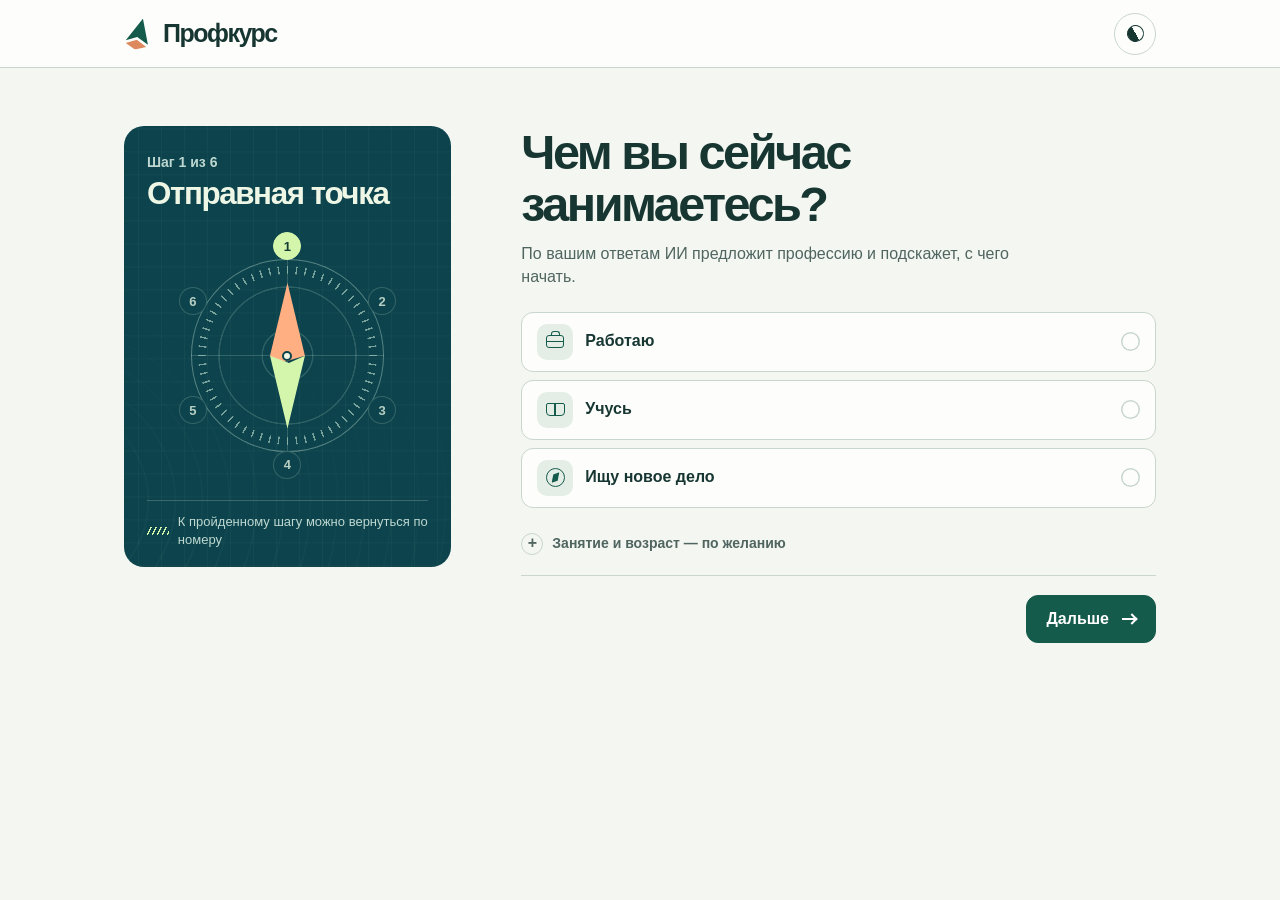
==== docs/index.html @ 9c5f64a5 "Launch Profkurs career navigator for Telegram and GitHub Pages" ====
<!doctype html>
<html lang="ru">
<head>
  <meta charset="utf-8">
  <meta name="viewport" content="width=device-width, initial-scale=1, viewport-fit=cover">
  <meta name="color-scheme" content="light dark">
  <meta name="theme-color" content="#f3f6f1">
  <title>Профкурс — выбор профессии</title>
  <link rel="stylesheet" href="./style.css">
  <script src="./config.js" defer></script>
  <script src="https://telegram.org/js/telegram-web-app.js" async></script>
  <script type="module" src="./app.js"></script>
</head>
<body>
  <header class="masthead">
    <div class="mast-inner">
      <div class="brand"><span class="brand-mark" aria-hidden="true"></span>Профкурс</div>
      <button class="theme-button" id="theme" type="button" aria-label="Включить тёмную тему" title="Включить тёмную тему"><span class="theme-icon" aria-hidden="true"></span></button>
    </div>
  </header>
  <main class="layout">
    <aside class="chart" aria-label="Маршрут анкеты">
      <div class="chart-copy">
        <div class="stage-count" id="stage-count">Шаг 1 из 6</div>
        <p class="chart-title" id="stage-name">Отправная точка</p>
      </div>
      <nav class="dial" aria-label="Перейти к пройденному шагу">
        <div class="dial-face" aria-hidden="true"></div>
        <div class="dial-needle" aria-hidden="true"><i></i></div>
        <div id="stations"></div>
      </nav>
      <div class="chart-footer" aria-hidden="true"><span class="mini-trail"></span><span id="chart-footnote">Подбор профессии</span></div>
    </aside>
    <section class="question-panel" id="panel" aria-labelledby="question">
      <noscript>Включите JavaScript, чтобы пройти анкету и подобрать профессию.</noscript>
    </section>
  </main>
</body>
</html>
---- docs/style.css ----
:root {
  color-scheme: light;
  --paper: #f3f6f1;
  --surface: #fdfefb;
  --ink: #173632;
  --muted: #506560;
  --line: #c9d6cd;
  --wash: #e5eee6;
  --active: #e1f1dd;
  --primary: #155b4c;
  --primary-ink: #fff;
  --focus: #146a9b;
  --error: #963a30;
  --chart: #0c434c;
  --chart-ink: #eef7e6;
  --chart-soft: #bed8d1;
  --needle: #ffaf82;
  --lime: #d4f6ac;
  font-family: "DM Sans", "Avenir Next", -apple-system, BlinkMacSystemFont, "Segoe UI", sans-serif;
}
:root[data-theme="dark"] {
  color-scheme: dark;
  --paper: #152421;
  --surface: #1b302b;
  --ink: #edf5e9;
  --muted: #b5c7ba;
  --line: #425d52;
  --wash: #2a4137;
  --active: #294b38;
  --primary: #bfe69e;
  --primary-ink: #163322;
  --focus: #9cd5fb;
  --error: #ffb2a3;
  --chart: #103e46;
}
* { box-sizing: border-box; }
body {
  margin: 0;
  background: var(--paper);
  color: var(--ink);
  font-size: 16px;
  line-height: 1.45;
  -webkit-text-size-adjust: 100%;
  -webkit-tap-highlight-color: transparent;
}
button, select, input { font: inherit; color: inherit; }
button { cursor: pointer; }
button:disabled { cursor: default; }
button, input, select, summary { touch-action: manipulation; }
button:focus-visible, summary:focus-visible, input:focus-visible, select:focus-visible {
  outline: 3px solid var(--focus);
  outline-offset: 3px;
}
.sr-only {
  width: 1px; height: 1px; overflow: hidden; clip-path: inset(50%);
  position: absolute; padding: 0; border: 0; margin: -1px; white-space: nowrap;
}
.masthead {
  background: var(--surface);
  border-bottom: 1px solid var(--line);
  padding-top: max(env(safe-area-inset-top), var(--tg-content-safe-area-inset-top, 0px));
}
.mast-inner, .layout { width: min(100%, 1096px); margin-inline: auto; }
.mast-inner {
  min-height: 67px; display: flex; align-items: center; justify-content: space-between;
  padding-inline: max(32px, env(safe-area-inset-left)) max(32px, env(safe-area-inset-right));
}
.brand { display: inline-flex; align-items: center; gap: 10px; font-size: 25px; font-weight: 780; letter-spacing: -.06em; }
.brand-mark { width: 29px; height: 32px; position: relative; transform: rotate(13deg); }
.brand-mark::before, .brand-mark::after { content: ""; position: absolute; inset: 0; }
.brand-mark::before { background: var(--primary); clip-path: polygon(53% 0, 90% 76%, 48% 60%, 12% 78%); }
.brand-mark::after { background: #dd895d; clip-path: polygon(14% 86%, 49% 69%, 86% 84%, 50% 100%); }
.theme-button {
  display: grid; place-items: center; padding: 0; width: 42px; height: 42px;
  background: none; border: 1px solid var(--line); border-radius: 50%;
}
.theme-icon {
  width: 17px; height: 17px; border: 1.8px solid currentColor; border-radius: 50%;
  background: linear-gradient(90deg, currentColor 50%, transparent 50%); transform: rotate(-30deg);
}
.layout {
  display: grid; grid-template-columns: minmax(240px, .68fr) minmax(0, 1.32fr);
  gap: clamp(30px, 5.5vw, 74px); align-items: start;
  padding: clamp(25px, 4.5vw, 58px) max(32px, env(safe-area-inset-right)) max(32px, env(safe-area-inset-bottom)) max(32px, env(safe-area-inset-left));
}
.chart {
  isolation: isolate; position: relative; overflow: hidden;
  display: grid; align-content: start; gap: 14px;
  border-radius: 20px; padding: 26px 23px 17px; color: var(--chart-ink);
  background-color: var(--chart);
  background-image: linear-gradient(90deg, #c9eedb0a 1px, transparent 1px), linear-gradient(#c9eedb0a 1px, transparent 1px);
  background-position: center; background-size: 23px 23px;
}
.chart::before {
  content: ""; pointer-events: none; position: absolute; inset: 0; z-index: -1;
  background: repeating-radial-gradient(ellipse at -30% 85%, transparent 0 13px, #b6deca0b 14px 15px, transparent 16px 27px);
  mask-image: linear-gradient(25deg, #000 5%, transparent 61%);
}
.stage-count { color: var(--chart-soft); font-size: 14px; font-weight: 600; }
.chart-title { margin: 4px 0 0; font-size: clamp(22px, 2.45vw, 32px); line-height: 1.14; font-weight: 670; letter-spacing: -.045em; text-wrap: balance; }
.dial {
  position: relative; width: min(100%, 260px); aspect-ratio: 1; place-self: center;
  --bearing: 0deg;
}
.dial-face {
  position: absolute; inset: 13%; border-radius: 50%; border: 1px solid #c1e0d369;
  background: linear-gradient(90deg, transparent calc(50% - .5px), #c4e7d836 50%, transparent calc(50% + .5px)),
    linear-gradient(transparent calc(50% - .5px), #c4e7d836 50%, transparent calc(50% + .5px)),
    repeating-radial-gradient(circle, transparent 0 18%, #c1e0d330 18.4% 19%, transparent 19.5% 32%);
}
.dial-face::before {
  content: ""; position: absolute; inset: 3%; border-radius: 50%;
  background: repeating-conic-gradient(from -.5deg, #bfe1ce99 0 1deg, transparent 1deg 6deg);
  mask-image: radial-gradient(circle, transparent 64%, #000 65%);
}
.dial-needle {
  position: absolute; inset: 22%; transform: rotate(var(--bearing));
  transition: transform .46s cubic-bezier(.22,.75,.18,1); pointer-events: none;
}
.dial-needle::before, .dial-needle::after { content: ""; position: absolute; inset: 0; }
.dial-needle::before { background: var(--needle); clip-path: polygon(50% 0, 62% 50%, 45% 55%, 38% 50%); }
.dial-needle::after { background: var(--lime); clip-path: polygon(38% 50%, 51% 55%, 62% 50%, 50% 100%); }
.dial-needle i {
  position: absolute; z-index: 1; inset: calc(50% - 5px); border: 2px solid var(--chart);
  background: var(--chart-ink); border-radius: 50%;
}
.station {
  position: absolute; z-index: 2; left: var(--x); top: var(--y); transform: translate(-50%, -50%);
  display: grid; place-items: center; min-width: 28px; height: 28px; padding: 0;
  background: var(--chart); color: var(--chart-ink); border: 1px solid #a1c9bc; border-radius: 50%;
  font-size: 13px; line-height: 1; font-weight: 650; font-variant-numeric: tabular-nums;
}
.station::before { content: ""; position: absolute; inset: -5px; border-radius: inherit; }
.station:disabled { border-color: #96b8ad4a; color: #b7cfc3; }
.station[aria-current="step"] { background: var(--lime); color: #153c34; border-color: var(--lime); }
.station:focus-visible { outline-color: #fff; }
.chart-footer { display: flex; align-items: center; gap: 9px; border-top: 1px solid #cce3d63d; padding-top: 12px; color: var(--chart-soft); font-size: 13px; }
.mini-trail { width: 26px; height: 8px; background: repeating-linear-gradient(115deg, transparent 0 3px, var(--lime) 3px 4.5px); }
.question-panel { min-width: 0; }
.question-panel h1 {
  margin: 0; font-size: clamp(32px, 3.8vw, 49px); line-height: 1.075; letter-spacing: -.052em;
  font-weight: 690; text-wrap: balance; overflow-wrap: anywhere;
}
.question-panel h1:focus { outline: none; }
.intro { margin: 12px 0 23px; font-size: 16px; color: var(--muted); max-width: 55ch; }
.field { padding: 0; border: 0; margin: 0 0 18px; min-width: 0; }
.field legend, .details-body label { font-weight: 670; font-size: 16px; margin-bottom: 8px; padding: 0; }
.options { display: grid; gap: 8px; }
.option {
  position: relative; display: flex; align-items: center; gap: 12px; min-height: 53px;
  background: var(--surface); border: 1px solid var(--line); border-radius: 12px;
  padding: 12px 15px; cursor: pointer;
}
.option:has(input:checked), .segment:has(input:checked) { background: var(--active); border-color: var(--primary); box-shadow: inset 0 0 0 .5px var(--primary); }
.option:has(input:focus-visible), .segment:has(input:focus-visible) { outline: 3px solid var(--focus); outline-offset: 2px; }
.option input, .segment input { position: absolute; width: 1px; height: 1px; opacity: 0; margin: 0; }
.option-text { font-weight: 590; line-height: 1.3; overflow-wrap: anywhere; }
.indicator {
  flex: 0 0 19px; order: 2; width: 19px; height: 19px; margin-left: auto; position: relative;
  box-shadow: inset 0 0 0 1.5px var(--line); border-radius: 50%; background: var(--surface);
}
.option:has(input[type="checkbox"]) .indicator { border-radius: 5px; }
.option input:checked ~ .indicator { background: var(--primary); box-shadow: none; }
.option input:checked ~ .indicator::before {
  content: ""; position: absolute; width: 7px; height: 4px; left: 5px; top: 6px;
  border-left: 2px solid var(--primary-ink); border-bottom: 2px solid var(--primary-ink); transform: rotate(-45deg);
}
.option:has(input:disabled) { opacity: .66; cursor: default; }
.status-option { padding-block: 11px; }
.option-art {
  display: grid; place-items: center; flex: 0 0 36px; height: 36px; background: var(--wash);
  color: var(--primary); border-radius: 10px;
}
.option-art i { display: block; position: relative; }
.art-work i { width: 18px; height: 13px; border: 1.7px solid currentColor; border-radius: 3px; background: linear-gradient(transparent 42%,currentColor 43% 51%,transparent 52%); }
.art-work i::before { content: ""; position: absolute; width: 7px; height: 4px; border: 1.7px solid currentColor; border-bottom: 0; border-radius: 3px 3px 0 0; top: -5px; left: 3.5px; }
.art-study i { width: 19px; height: 13px; border: 1.7px solid currentColor; border-radius: 2px 2px 4px 4px; }
.art-study i::before { content: ""; position: absolute; inset: -1px 45% -1px 45%; background: currentColor; }
.art-explore i { width: 19px; height: 19px; border: 1.7px solid currentColor; border-radius: 50%; }
.art-explore i::before { content: ""; position: absolute; inset: 2px 4px; transform: rotate(36deg); background: currentColor; clip-path: polygon(50% 0, 90% 60%, 50% 100%, 10% 41%); }
.more { border-bottom: 1px solid var(--line); margin: -1px 0 0; padding: 0 0 12px; }
.more summary { color: var(--muted); cursor: pointer; display: flex; align-items: center; gap: 9px; width: fit-content; min-height: 38px; font-size: 14px; font-weight: 600; list-style: none; }
.more summary::-webkit-details-marker { display: none; }
.more summary::before { content: "+"; width: 20px; height: 20px; line-height: 17px; text-align: center; border: 1px solid var(--line); border-radius: 50%; font-size: 16px; }
.more[open] summary::before { content: "−"; }
.details-body { display: grid; gap: 12px; margin-top: 9px; }
.details-body label { display: grid; gap: 5px; margin: 0; font-size: 14px; }
.details-body input, .details-body select { width: 100%; min-height: 45px; padding: 8px 10px; border: 1px solid var(--line); background: var(--surface); border-radius: 8px; font-size: 16px; font-weight: 450; }
.details-body input::placeholder { color: var(--muted); }
.segments { display: flex; gap: 6px; }
.segment { position: relative; display: grid; place-items: center; flex: 1; min-width: 0; min-height: 45px; padding: 5px 2px; border: 1px solid var(--line); border-radius: 9px; background: var(--surface); cursor: pointer; font-weight: 640; }
.scale-caption, .selection-count { color: var(--muted); font-size: 14px; margin: 8px 0 0; }
.actions { display: flex; flex-wrap: wrap; align-items: center; justify-content: space-between; gap: 10px; margin-top: 19px; }
.actions.solo { justify-content: flex-end; }
.action {
  border: 1px solid var(--primary); display: inline-flex; align-items: center; justify-content: center; gap: 13px;
  min-height: 48px; padding: 10px 19px; border-radius: 12px; font-weight: 650; background: var(--primary); color: var(--primary-ink);
}
.action.secondary { background: transparent; color: var(--muted); border-color: var(--line); }
.action:active, .theme-button:active { transform: translateY(1px); }
.arrow { position: relative; display: inline-block; width: 14px; height: 2px; background: currentColor; }
.arrow::after { content: ""; position: absolute; right: 0; top: -3px; width: 6px; height: 6px; border: solid currentColor; border-width: 2px 2px 0 0; transform: rotate(45deg); }
.arrow.back { transform: rotate(180deg); }
.feedback { color: var(--error); margin: 10px 0; font-size: 14px; font-weight: 600; }
.result-block { margin-top: 20px; overflow-wrap: anywhere; }
.result-block h2 { margin: 0 0 4px; font-size: 20px; letter-spacing: -.035em; }
.result-block p { margin: 0; white-space: pre-line; }
.first-step { border-left: 3px solid var(--primary); padding: 10px 14px; background: var(--active); border-radius: 0 10px 10px 0; }
.result-label { margin: 0 0 8px; color: var(--muted); font-size: 15px; font-weight: 620; }
.spinner { display: inline-block; width: 25px; height: 25px; border-radius: 50%; border: 3px solid var(--line); border-top-color: var(--primary); animation: spin 1s linear infinite; margin-bottom: 12px; }
@keyframes spin { to { transform: rotate(360deg); } }
@media (hover: hover) {
  .option:hover:not(:has(input:disabled)), .segment:hover, .theme-button:hover, .action.secondary:hover { border-color: var(--primary); }
  .action:not(.secondary):hover { filter: brightness(.94); }
}
@media (max-width: 700px) {
  .mast-inner { min-height: 52px; padding-inline: max(18px, env(safe-area-inset-left)) max(18px, env(safe-area-inset-right)); }
  .brand { font-size: 23px; gap: 8px; }
  .brand-mark { width: 25px; height: 27px; }
  .theme-button { width: 38px; height: 38px; }
  .layout { display: flex; flex-direction: column; gap: 20px; max-width: 560px; padding: 15px max(16px, env(safe-area-inset-right)) max(22px, env(safe-area-inset-bottom)) max(16px, env(safe-area-inset-left)); }
  .chart { width: 100%; grid-template-columns: minmax(0, 1fr) auto; gap: 8px; align-items: center; padding: 5px 12px 5px 17px; border-radius: 14px; }
  .dial { width: 112px; }
  .station { min-width: 21px; height: 21px; font-size: 10px; }
  .station::before { inset: -3px; }
  .dial-face { inset: 16%; }
  .dial-needle { inset: 23%; }
  .chart-title { font-size: 24px; }
  .chart-footer { display: none; }
  .stage-count { font-size: 13px; }
  .question-panel { width: 100%; }
  .question-panel h1 { font-size: clamp(30px, 6.6vw, 38px); }
  .intro { margin: 8px 0 16px; font-size: 15px; }
  .options { gap: 7px; }
  .option { min-height: 48px; padding: 10px 13px; }
  .status-option { padding-block: 7px; }
  .field { margin-bottom: 14px; }
  .actions { margin-top: 14px; }
  .action:not(.secondary) { flex: 1 1 auto; }
}
@media (max-width: 350px) {
  .chart { padding-left: 12px; }
  .chart-title { font-size: 20px; }
  .dial { width: 100px; }
  .action { padding-inline: 12px; }
}
@media (prefers-reduced-motion: reduce) {
  *, *::before, *::after { transition: none !important; animation: none !important; scroll-behavior: auto !important; }
}
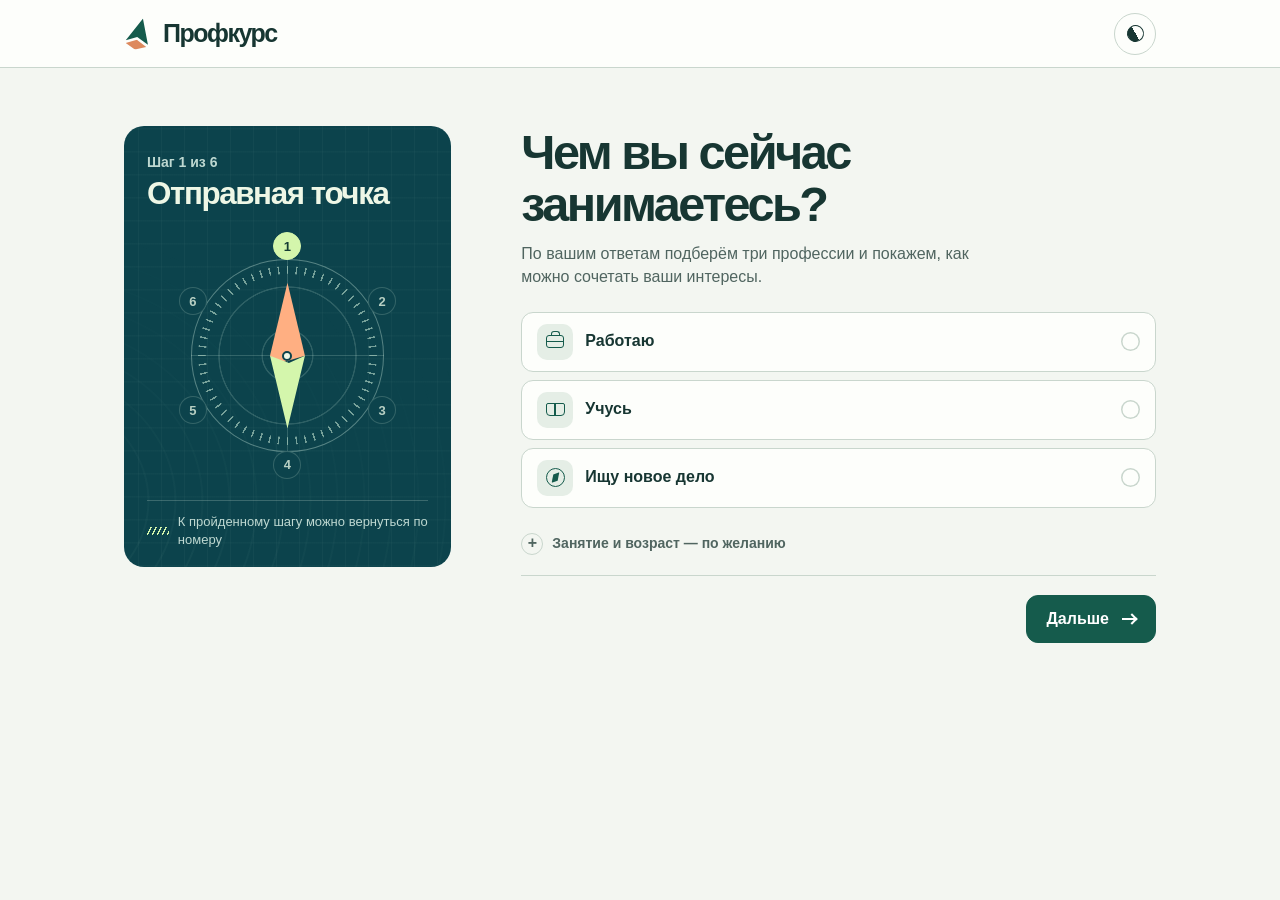
==== commit 41a0d002: "Explore career specializations by interests, workplace and atmosphere" ====
--- a/docs/index.html
+++ b/docs/index.html
@@ -6,10 +6,10 @@
   <meta name="color-scheme" content="light dark">
   <meta name="theme-color" content="#f3f6f1">
   <title>Профкурс — выбор профессии</title>
-  <link rel="stylesheet" href="./style.css">
+  <link rel="stylesheet" href="./style.css?v=2">
   <script src="./config.js" defer></script>
   <script src="https://telegram.org/js/telegram-web-app.js" async></script>
-  <script type="module" src="./app.js"></script>
+  <script type="module" src="./app.js?v=2"></script>
 </head>
 <body>
   <header class="masthead">
--- a/docs/style.css
+++ b/docs/style.css
@@ -247,3 +247,28 @@
 @media (prefers-reduced-motion: reduce) {
   *, *::before, *::after { transition: none !important; animation: none !important; scroll-behavior: auto !important; }
 }
+
+.interest-group, .career-route { border-bottom: 1px solid var(--line); }
+.interest-group summary, .career-route summary { cursor: pointer; font-weight: 650; color: var(--ink); padding: 13px 0; }
+.interest-group summary::marker, .career-route summary::marker { color: var(--primary); }
+.chosen-interests, .interest-chips { display: flex; flex-wrap: wrap; gap: 7px; }
+.chosen-interests:not(:empty), .interest-chips { margin: 8px 0 13px; }
+.interest-chip, .picked { display: inline-flex; align-items: center; position: relative; cursor: pointer; border: 1px solid var(--line); border-radius: 16px; padding: 8px 12px; line-height: 1.25; color: var(--ink); background: var(--surface); }
+.interest-chip input { position: absolute; width: 1px; opacity: 0; }
+.interest-chip:has(:checked), .picked { border-color: var(--primary); background: var(--active); }
+.interest-chip:has(:focus-visible) { outline: 2px solid var(--focus); outline-offset: 2px; }
+.interest-chip:has(:disabled) { opacity: .6; }
+.age-link { color: var(--primary); background: none; border: 0; text-decoration: underline; padding: 8px; cursor: pointer; }
+.free-interest { display: grid; gap: 6px; margin-top: 17px; font-weight: 600; }
+.free-interest input { min-width: 0; font: inherit; font-weight: 400; color: var(--ink); background: var(--surface); border: 1px solid var(--line); border-radius: 10px; padding: 11px; }
+.career-route { padding: 5px 0; }
+.career-route summary { font-size: 21px; overflow-wrap: anywhere; }
+.career-route h3 { font-size: 16px; margin: 12px 0 4px; }
+.career-route p { margin: 3px 0 12px; }
+.career-route .first-step { margin: 10px 0 14px; }
+.career-route .first-step h3, .career-route .first-step p { margin: 2px 0 5px; }
+.route-branches { padding-left: 1.2em; margin: 4px 0 12px; }
+.work-question { border-bottom: 1px solid var(--line); }
+.work-question > summary { padding: 14px 0; cursor: pointer; }
+.work-question summary::marker { color: var(--primary); }
+.work-answer:not(:empty) { display: block; margin: 4px 0 0 1em; font-size: 14px; color: var(--muted); }
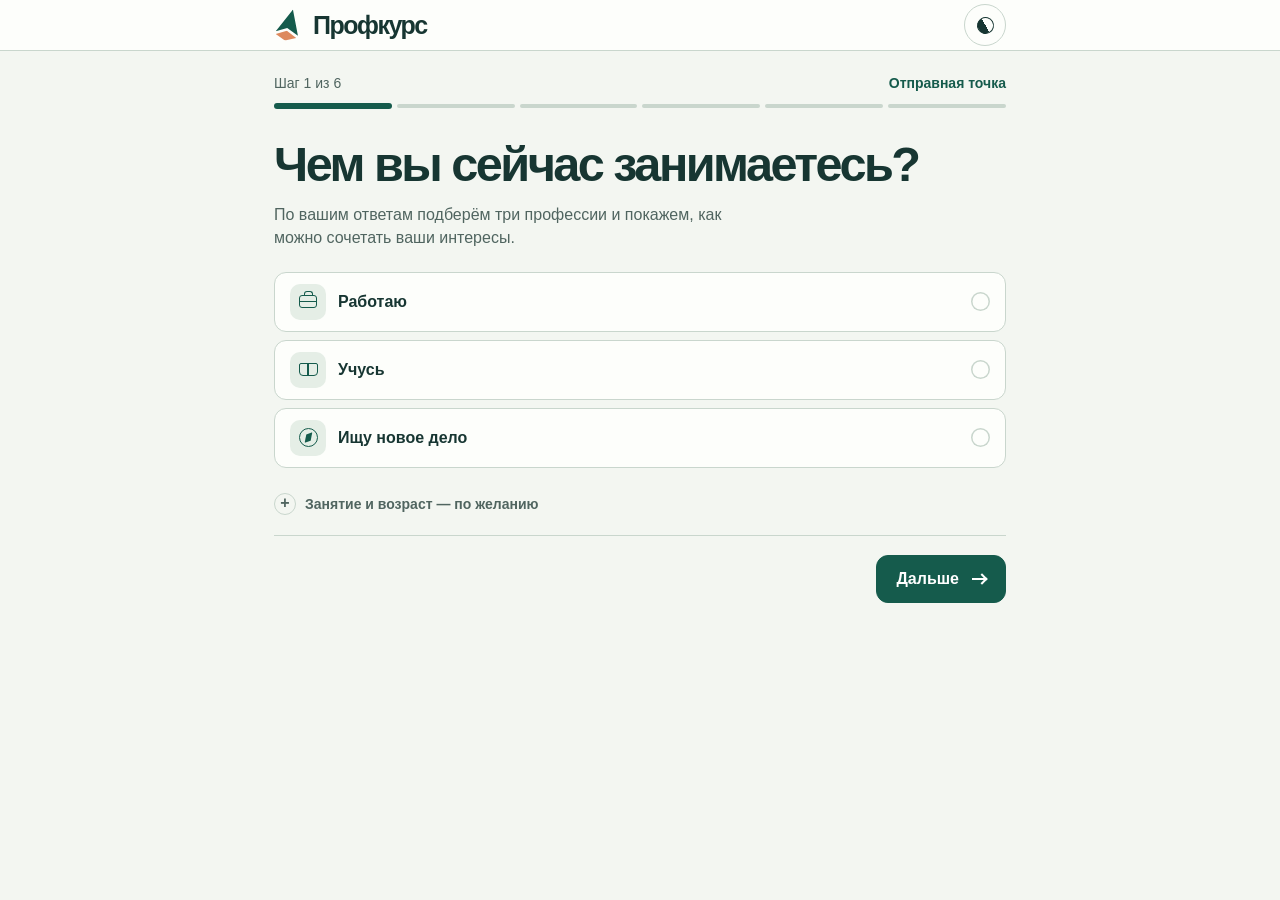
==== commit e052e89d: "Clarify career recommendations and simplify progress on web and Telegram" ====
--- a/docs/index.html
+++ b/docs/index.html
@@ -6,10 +6,10 @@
   <meta name="color-scheme" content="light dark">
   <meta name="theme-color" content="#f3f6f1">
   <title>Профкурс — выбор профессии</title>
-  <link rel="stylesheet" href="./style.css?v=2">
+  <link rel="stylesheet" href="./style.css?v=4">
   <script src="./config.js" defer></script>
   <script src="https://telegram.org/js/telegram-web-app.js" async></script>
-  <script type="module" src="./app.js?v=2"></script>
+  <script type="module" src="./app.js?v=4"></script>
 </head>
 <body>
   <header class="masthead">
@@ -19,18 +19,10 @@
     </div>
   </header>
   <main class="layout">
-    <aside class="chart" aria-label="Маршрут анкеты">
-      <div class="chart-copy">
-        <div class="stage-count" id="stage-count">Шаг 1 из 6</div>
-        <p class="chart-title" id="stage-name">Отправная точка</p>
-      </div>
-      <nav class="dial" aria-label="Перейти к пройденному шагу">
-        <div class="dial-face" aria-hidden="true"></div>
-        <div class="dial-needle" aria-hidden="true"><i></i></div>
-        <div id="stations"></div>
-      </nav>
-      <div class="chart-footer" aria-hidden="true"><span class="mini-trail"></span><span id="chart-footnote">Подбор профессии</span></div>
-    </aside>
+    <div class="journey">
+      <div class="journey-status" role="status"><span id="stage-count"></span><strong id="stage-name"></strong></div>
+      <nav class="progress-strip" id="stations" aria-label="Этапы анкеты"></nav>
+    </div>
     <section class="question-panel" id="panel" aria-labelledby="question">
       <noscript>Включите JavaScript, чтобы пройти анкету и подобрать профессию.</noscript>
     </section>
--- a/docs/style.css
+++ b/docs/style.css
@@ -78,64 +78,17 @@
   width: 17px; height: 17px; border: 1.8px solid currentColor; border-radius: 50%;
   background: linear-gradient(90deg, currentColor 50%, transparent 50%); transform: rotate(-30deg);
 }
-.layout {
-  display: grid; grid-template-columns: minmax(240px, .68fr) minmax(0, 1.32fr);
-  gap: clamp(30px, 5.5vw, 74px); align-items: start;
-  padding: clamp(25px, 4.5vw, 58px) max(32px, env(safe-area-inset-right)) max(32px, env(safe-area-inset-bottom)) max(32px, env(safe-area-inset-left));
-}
-.chart {
-  isolation: isolate; position: relative; overflow: hidden;
-  display: grid; align-content: start; gap: 14px;
-  border-radius: 20px; padding: 26px 23px 17px; color: var(--chart-ink);
-  background-color: var(--chart);
-  background-image: linear-gradient(90deg, #c9eedb0a 1px, transparent 1px), linear-gradient(#c9eedb0a 1px, transparent 1px);
-  background-position: center; background-size: 23px 23px;
-}
-.chart::before {
-  content: ""; pointer-events: none; position: absolute; inset: 0; z-index: -1;
-  background: repeating-radial-gradient(ellipse at -30% 85%, transparent 0 13px, #b6deca0b 14px 15px, transparent 16px 27px);
-  mask-image: linear-gradient(25deg, #000 5%, transparent 61%);
-}
-.stage-count { color: var(--chart-soft); font-size: 14px; font-weight: 600; }
-.chart-title { margin: 4px 0 0; font-size: clamp(22px, 2.45vw, 32px); line-height: 1.14; font-weight: 670; letter-spacing: -.045em; text-wrap: balance; }
-.dial {
-  position: relative; width: min(100%, 260px); aspect-ratio: 1; place-self: center;
-  --bearing: 0deg;
-}
-.dial-face {
-  position: absolute; inset: 13%; border-radius: 50%; border: 1px solid #c1e0d369;
-  background: linear-gradient(90deg, transparent calc(50% - .5px), #c4e7d836 50%, transparent calc(50% + .5px)),
-    linear-gradient(transparent calc(50% - .5px), #c4e7d836 50%, transparent calc(50% + .5px)),
-    repeating-radial-gradient(circle, transparent 0 18%, #c1e0d330 18.4% 19%, transparent 19.5% 32%);
-}
-.dial-face::before {
-  content: ""; position: absolute; inset: 3%; border-radius: 50%;
-  background: repeating-conic-gradient(from -.5deg, #bfe1ce99 0 1deg, transparent 1deg 6deg);
-  mask-image: radial-gradient(circle, transparent 64%, #000 65%);
-}
-.dial-needle {
-  position: absolute; inset: 22%; transform: rotate(var(--bearing));
-  transition: transform .46s cubic-bezier(.22,.75,.18,1); pointer-events: none;
-}
-.dial-needle::before, .dial-needle::after { content: ""; position: absolute; inset: 0; }
-.dial-needle::before { background: var(--needle); clip-path: polygon(50% 0, 62% 50%, 45% 55%, 38% 50%); }
-.dial-needle::after { background: var(--lime); clip-path: polygon(38% 50%, 51% 55%, 62% 50%, 50% 100%); }
-.dial-needle i {
-  position: absolute; z-index: 1; inset: calc(50% - 5px); border: 2px solid var(--chart);
-  background: var(--chart-ink); border-radius: 50%;
-}
-.station {
-  position: absolute; z-index: 2; left: var(--x); top: var(--y); transform: translate(-50%, -50%);
-  display: grid; place-items: center; min-width: 28px; height: 28px; padding: 0;
-  background: var(--chart); color: var(--chart-ink); border: 1px solid #a1c9bc; border-radius: 50%;
-  font-size: 13px; line-height: 1; font-weight: 650; font-variant-numeric: tabular-nums;
-}
-.station::before { content: ""; position: absolute; inset: -5px; border-radius: inherit; }
-.station:disabled { border-color: #96b8ad4a; color: #b7cfc3; }
-.station[aria-current="step"] { background: var(--lime); color: #153c34; border-color: var(--lime); }
-.station:focus-visible { outline-color: #fff; }
-.chart-footer { display: flex; align-items: center; gap: 9px; border-top: 1px solid #cce3d63d; padding-top: 12px; color: var(--chart-soft); font-size: 13px; }
-.mini-trail { width: 26px; height: 8px; background: repeating-linear-gradient(115deg, transparent 0 3px, var(--lime) 3px 4.5px); }
+.layout, .mast-inner { width:min(100%, 780px); }
+.layout { display:grid; gap:20px; padding:22px max(24px, env(safe-area-inset-right)) 36px max(24px, env(safe-area-inset-left)); }
+.mast-inner { min-height:50px; padding-inline:24px; }
+.journey-status { display:flex; align-items:baseline; justify-content:space-between; gap:12px; color:var(--muted); font-size:14px; }
+.journey-status strong { color:var(--primary); text-align:right; }
+.progress-strip { display:flex; gap:5px; }
+.progress-strip[hidden] { display:none; }
+.station { position:relative; flex:1; height:25px; padding:0; border:none; background:none; }
+.station::after { content:""; display:block; height:4px; border-radius:4px; background:var(--line); }
+.station.filled::after { background:var(--primary); }
+.station[aria-current="step"]::after { background:var(--primary); height:6px; }
 .question-panel { min-width: 0; }
 .question-panel h1 {
   margin: 0; font-size: clamp(32px, 3.8vw, 49px); line-height: 1.075; letter-spacing: -.052em;
@@ -202,11 +155,6 @@
 .arrow::after { content: ""; position: absolute; right: 0; top: -3px; width: 6px; height: 6px; border: solid currentColor; border-width: 2px 2px 0 0; transform: rotate(45deg); }
 .arrow.back { transform: rotate(180deg); }
 .feedback { color: var(--error); margin: 10px 0; font-size: 14px; font-weight: 600; }
-.result-block { margin-top: 20px; overflow-wrap: anywhere; }
-.result-block h2 { margin: 0 0 4px; font-size: 20px; letter-spacing: -.035em; }
-.result-block p { margin: 0; white-space: pre-line; }
-.first-step { border-left: 3px solid var(--primary); padding: 10px 14px; background: var(--active); border-radius: 0 10px 10px 0; }
-.result-label { margin: 0 0 8px; color: var(--muted); font-size: 15px; font-weight: 620; }
 .spinner { display: inline-block; width: 25px; height: 25px; border-radius: 50%; border: 3px solid var(--line); border-top-color: var(--primary); animation: spin 1s linear infinite; margin-bottom: 12px; }
 @keyframes spin { to { transform: rotate(360deg); } }
 @media (hover: hover) {
@@ -218,16 +166,7 @@
   .brand { font-size: 23px; gap: 8px; }
   .brand-mark { width: 25px; height: 27px; }
   .theme-button { width: 38px; height: 38px; }
-  .layout { display: flex; flex-direction: column; gap: 20px; max-width: 560px; padding: 15px max(16px, env(safe-area-inset-right)) max(22px, env(safe-area-inset-bottom)) max(16px, env(safe-area-inset-left)); }
-  .chart { width: 100%; grid-template-columns: minmax(0, 1fr) auto; gap: 8px; align-items: center; padding: 5px 12px 5px 17px; border-radius: 14px; }
-  .dial { width: 112px; }
-  .station { min-width: 21px; height: 21px; font-size: 10px; }
-  .station::before { inset: -3px; }
-  .dial-face { inset: 16%; }
-  .dial-needle { inset: 23%; }
-  .chart-title { font-size: 24px; }
-  .chart-footer { display: none; }
-  .stage-count { font-size: 13px; }
+  .layout { gap:14px; padding:14px max(16px, env(safe-area-inset-right)) 28px max(16px, env(safe-area-inset-left)); }
   .question-panel { width: 100%; }
   .question-panel h1 { font-size: clamp(30px, 6.6vw, 38px); }
   .intro { margin: 8px 0 16px; font-size: 15px; }
@@ -239,18 +178,15 @@
   .action:not(.secondary) { flex: 1 1 auto; }
 }
 @media (max-width: 350px) {
-  .chart { padding-left: 12px; }
-  .chart-title { font-size: 20px; }
-  .dial { width: 100px; }
   .action { padding-inline: 12px; }
 }
 @media (prefers-reduced-motion: reduce) {
   *, *::before, *::after { transition: none !important; animation: none !important; scroll-behavior: auto !important; }
 }
 
-.interest-group, .career-route { border-bottom: 1px solid var(--line); }
-.interest-group summary, .career-route summary { cursor: pointer; font-weight: 650; color: var(--ink); padding: 13px 0; }
-.interest-group summary::marker, .career-route summary::marker { color: var(--primary); }
+.interest-group { border-bottom: 1px solid var(--line); }
+.interest-group summary { cursor: pointer; font-weight: 650; color: var(--ink); padding: 13px 0; }
+.interest-group summary::marker { color: var(--primary); }
 .chosen-interests, .interest-chips { display: flex; flex-wrap: wrap; gap: 7px; }
 .chosen-interests:not(:empty), .interest-chips { margin: 8px 0 13px; }
 .interest-chip, .picked { display: inline-flex; align-items: center; position: relative; cursor: pointer; border: 1px solid var(--line); border-radius: 16px; padding: 8px 12px; line-height: 1.25; color: var(--ink); background: var(--surface); }
@@ -258,16 +194,30 @@
 .interest-chip:has(:checked), .picked { border-color: var(--primary); background: var(--active); }
 .interest-chip:has(:focus-visible) { outline: 2px solid var(--focus); outline-offset: 2px; }
 .interest-chip:has(:disabled) { opacity: .6; }
-.age-link { color: var(--primary); background: none; border: 0; text-decoration: underline; padding: 8px; cursor: pointer; }
 .free-interest { display: grid; gap: 6px; margin-top: 17px; font-weight: 600; }
 .free-interest input { min-width: 0; font: inherit; font-weight: 400; color: var(--ink); background: var(--surface); border: 1px solid var(--line); border-radius: 10px; padding: 11px; }
-.career-route { padding: 5px 0; }
-.career-route summary { font-size: 21px; overflow-wrap: anywhere; }
-.career-route h3 { font-size: 16px; margin: 12px 0 4px; }
-.career-route p { margin: 3px 0 12px; }
-.career-route .first-step { margin: 10px 0 14px; }
-.career-route .first-step h3, .career-route .first-step p { margin: 2px 0 5px; }
-.route-branches { padding-left: 1.2em; margin: 4px 0 12px; }
+.route-list, .topics { display:grid; gap:12px; }
+.route-link, .topic { width:100%; background:var(--surface); color:var(--ink); border:1px solid var(--line); border-radius:12px; }
+.route-link { display:flex; align-items:center; justify-content:space-between; padding:15px 17px; gap:16px; text-align:left; }
+.route-link:first-child { border-color:var(--primary); }
+.route-copy { display:grid; gap:4px; min-width:0; }
+.route-copy small { color:var(--muted); font-size:13px; }
+.route-copy strong { font-size:20px; line-height:1.2; overflow-wrap:anywhere; }
+.route-link .arrow { flex:none; color:var(--primary); }
+.action.mix { margin-top:14px; background:transparent; color:var(--primary); border:0; padding:8px 0; }
+.reason { margin:16px 0 20px; border-left:3px solid var(--primary); background:var(--active); border-radius:0 10px 10px 0; padding:12px 16px; }
+.reason h2 { margin:0 0 4px; font-size:17px; }
+.reason p { margin:0; }
+.topic summary { min-height:48px; display:flex; align-items:center; justify-content:space-between; gap:10px; padding:12px 16px; cursor:pointer; font-weight:650; list-style:none; }
+.topic summary::-webkit-details-marker { display:none; }
+.topic summary::after { content:"+"; color:var(--primary); }
+.topic[open] summary::after { content:"−"; }
+.topic p, .branch-list { margin:0; padding:0 16px 14px; }
+.branch-list { padding-left:36px; }
+.branch-list li + li { margin-top:6px; }
+.interest-chip::before { content:""; height:14px; width:14px; border:1px solid var(--muted); border-radius:3px; margin-right:6px; flex:none; }
+.interest-chip:has(:checked)::before { content:"✓"; font-size:12px; line-height:14px; text-align:center; background:var(--primary); color:var(--primary-ink); }
+.segment input:checked + span::after { content:" ✓"; color:var(--primary); }
 .work-question { border-bottom: 1px solid var(--line); }
 .work-question > summary { padding: 14px 0; cursor: pointer; }
 .work-question summary::marker { color: var(--primary); }
